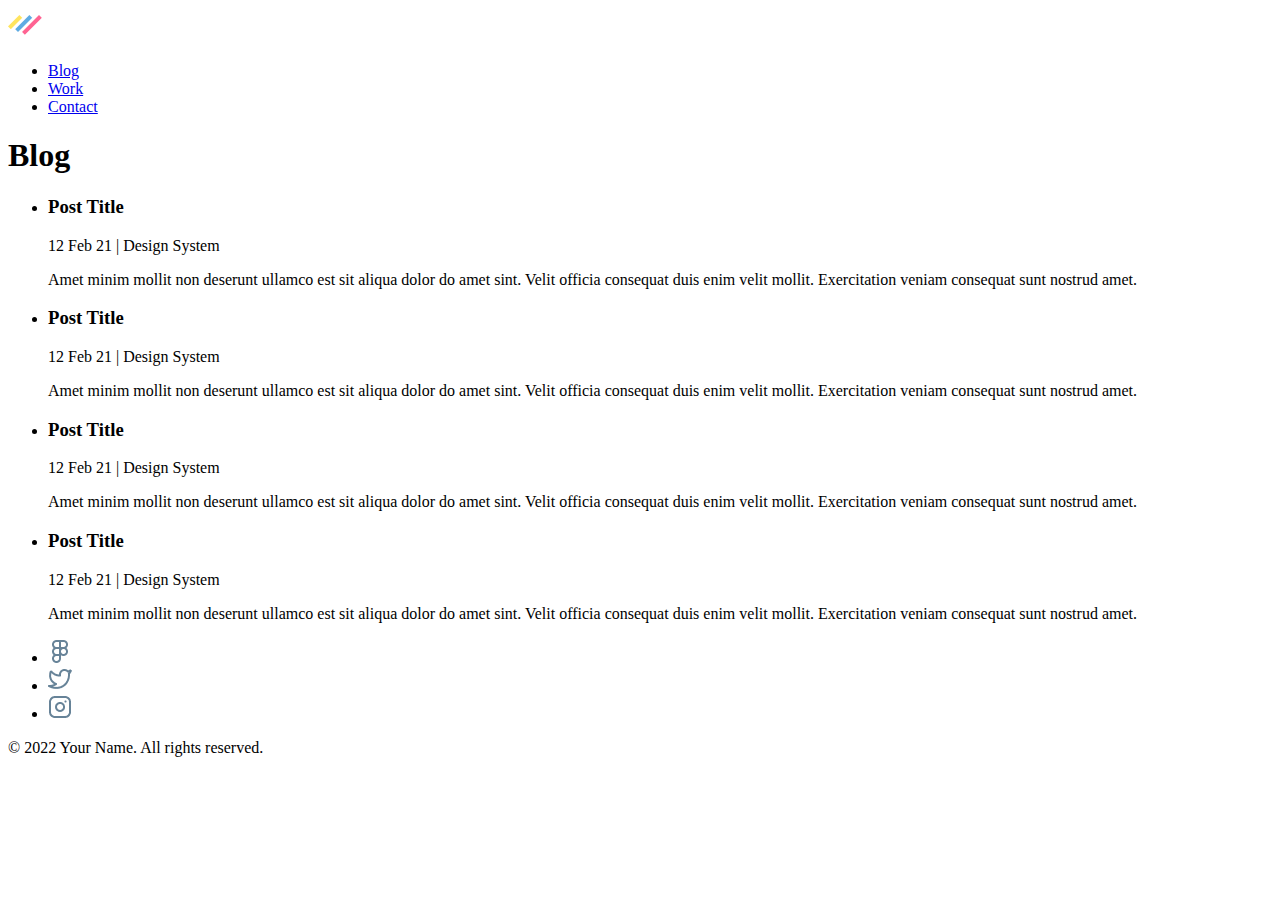
==== blog.html @ 07242270 "update" ====
<!DOCTYPE html>
<html lang="en">
  <head>
    <meta charset="UTF-8" />
    <meta http-equiv="X-UA-Compatible" content="IE=edge" />
    <meta name="viewport" content="width=device-width, initial-scale=1.0" />
    <title>Document</title>
  </head>

  <body>
    <!-- Header -->
    <header>
      <a href="./index.html">
        <img src="./images/logo/logo.png" alt="Site logo" />
      </a>
      <nan>
        <ul>
          <li>
            <a href="./blog.html">Blog</a>
          </li>
          <li>
            <a href="./work.html">Work</a>
          </li>
          <li>
            <a href="#">Contact</a>
          </li>
        </ul>
      </nan>
    </header>
    <!-- Main -->
    <main>
      <section>
        <h1>Blog</h1>
        <div>
          <ul>
          <li>
            <h3>Post Title</h3>
            <time datetime="2021-02-12">12 Feb 21</time>
            <span>&#124</span>
            <span>Design System</span>
            <p>
              Amet minim mollit non deserunt ullamco est sit aliqua dolor do
              amet sint. Velit officia consequat duis enim velit mollit.
              Exercitation veniam consequat sunt nostrud amet.
            </p>
          </li>
          <li>
            <h3>Post Title</h3>
            <time datetime="2021-02-12">12 Feb 21</time>
            <span>&#124</span>
            <span>Design System</span>
            <p>
              Amet minim mollit non deserunt ullamco est sit aliqua dolor do
              amet sint. Velit officia consequat duis enim velit mollit.
              Exercitation veniam consequat sunt nostrud amet.
            </p>
          </li>
        </ul>
        </div>
        <div>
          <ul>
          <li>
            <h3>Post Title</h3>
            <time datetime="2021-02-12">12 Feb 21</time>
            <span>&#124</span>
            <span>Design System</span>
            <p>
              Amet minim mollit non deserunt ullamco est sit aliqua dolor do
              amet sint. Velit officia consequat duis enim velit mollit.
              Exercitation veniam consequat sunt nostrud amet.
            </p>
          </li>
          <li>
            <h3>Post Title</h3>
            <time datetime="2021-02-12">12 Feb 21</time>
            <span>&#124</span>
            <span>Design System</span>
            <p>
              Amet minim mollit non deserunt ullamco est sit aliqua dolor do
              amet sint. Velit officia consequat duis enim velit mollit.
              Exercitation veniam consequat sunt nostrud amet.
            </p>
          </li>
        </ul>
        </div>
      </section>
    </main>
    <!-- Footer -->
    <footer>
      <ul>
        <li>
          <a href="http://figma.com" target="_blank" rel="noopener noreferrer">
            <img src="images/social-icon/figma.png" alt="icon figma">
          </a>
        </li>
        <li>
          <a href="http://twitter.com" target="_blank" rel="noopener noreferrer">
            <img src="images/social-icon/twitter.png" alt="icon twitter">
          </a>
        </li>
        <li>
          <a href="http://instagram.com" target="_blank" rel="noopener noreferrer">
            <img src="images/social-icon/instagram.png" alt="icon instagram">
          </a>
        </li>
      </ul>
      <p>&copy 2022 Your Name. All rights reserved.</p>
    </footer>
  </body>
</html>
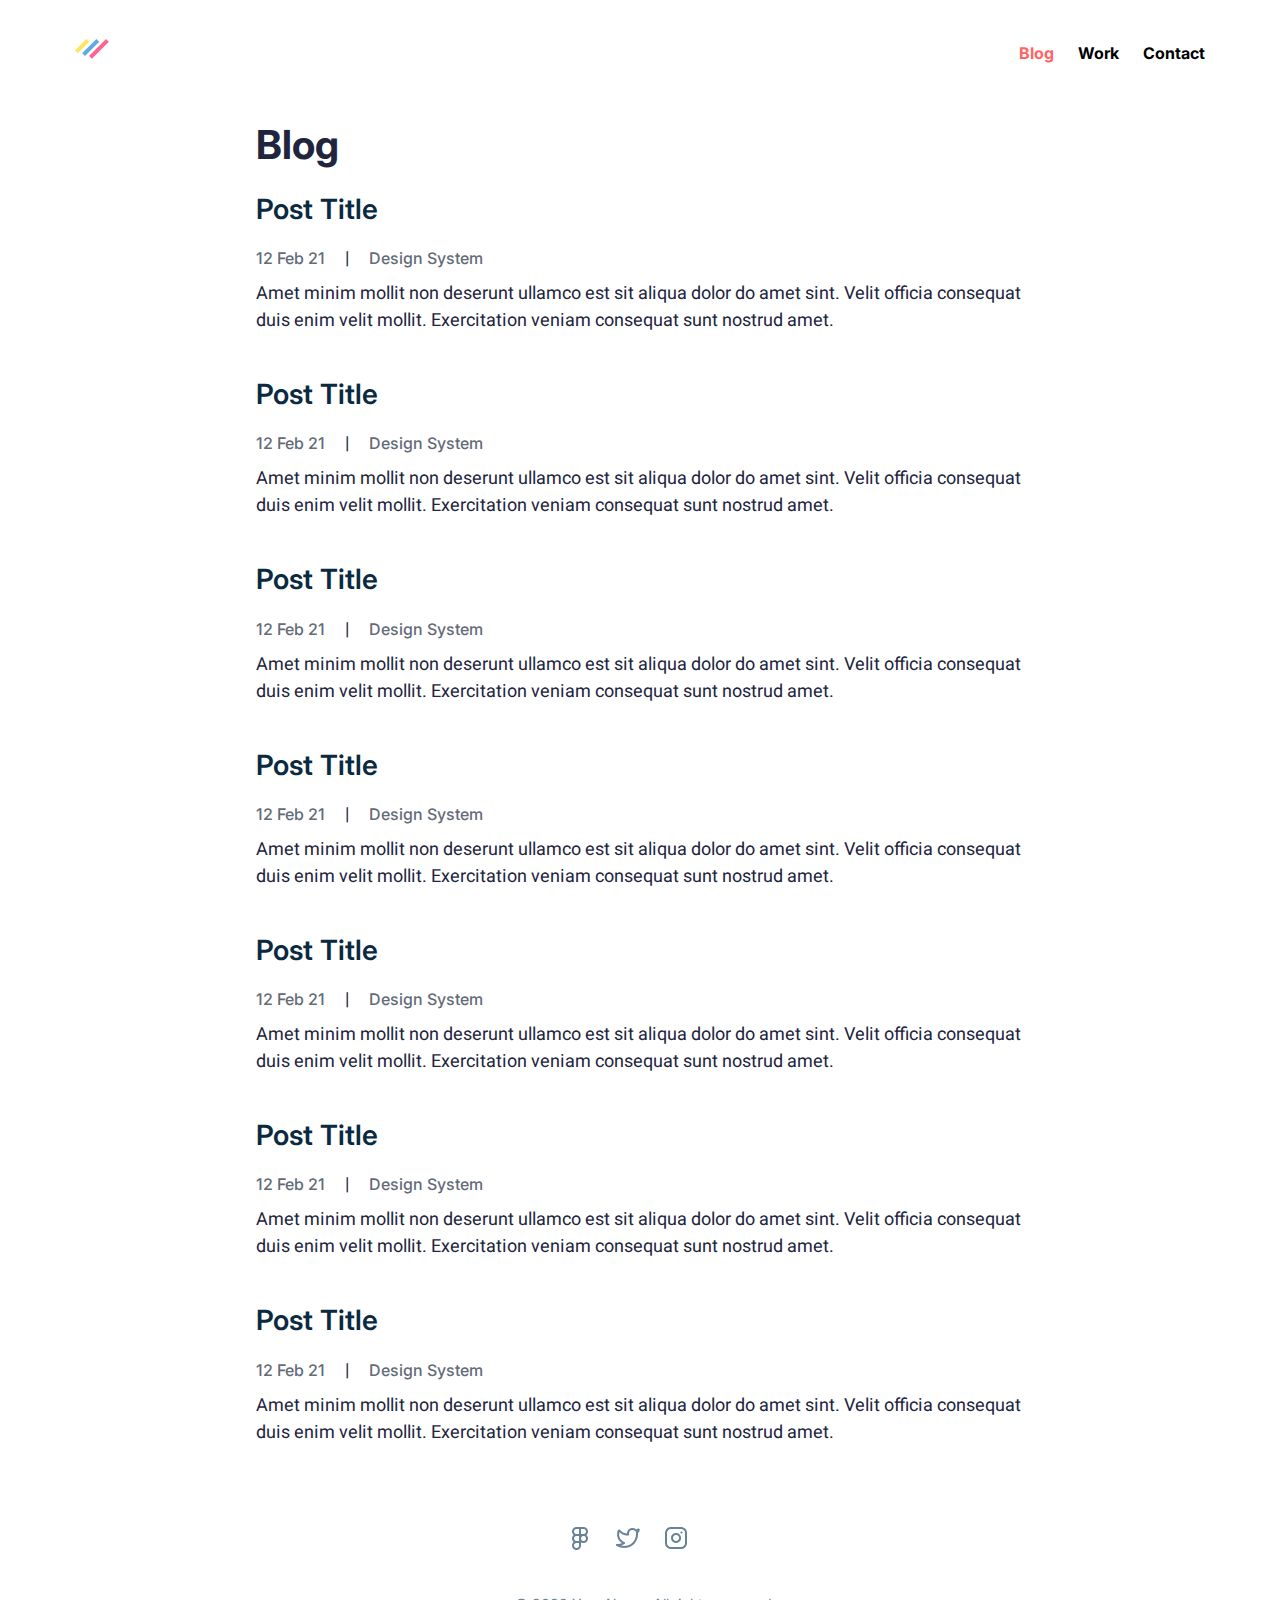
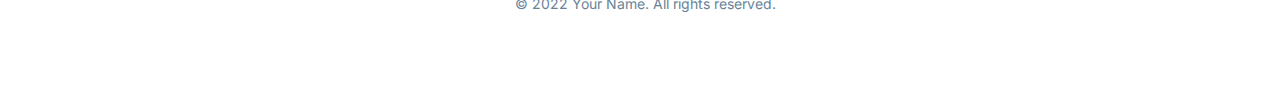
==== commit 5c843e00: "layout word and blog" ====
--- a/blog.html
+++ b/blog.html
@@ -1,110 +1,156 @@
 <!DOCTYPE html>
 <html lang="en">
-  <head>
-    <meta charset="UTF-8" />
-    <meta http-equiv="X-UA-Compatible" content="IE=edge" />
-    <meta name="viewport" content="width=device-width, initial-scale=1.0" />
-    <title>Document</title>
-  </head>
 
-  <body>
-    <!-- Header -->
-    <header>
-      <a href="./index.html">
-        <img src="./images/logo/logo.png" alt="Site logo" />
-      </a>
-      <nan>
-        <ul>
+<head>
+  <meta charset="UTF-8" />
+  <meta http-equiv="X-UA-Compatible" content="IE=edge" />
+  <meta name="viewport" content="width=device-width, initial-scale=1.0" />
+  <title>Document</title>
+  <link rel="preconnect" href="https://fonts.googleapis.com">
+  <link rel="preconnect" href="https://fonts.gstatic.com" crossorigin>
+  <link href="https://fonts.googleapis.com/css2?family=Heebo&family=Inter:wght@400;500;600;700&display=swap"
+    rel="stylesheet">
+  <link rel="stylesheet" href="./css/styles.css">
+</head>
+
+<body>
+  <!-- Header -->
+   <header class="header">
+    <div class="header-container">
+      <div class="header-left">
+        <a href="./index.html">
+          <img  class="logo" src="./images/logo/logo.png" alt="Site logo" />
+        </a>
+      </div>
+      <div class="header-right">
+        <nav class="menu">
+          <ul class="menu-list">
+            <li class="menu-item">
+              <a class="menu-link current" href="./blog.html">Blog</a>
+            </li>
+            <li class="menu-item" class="menu-item">
+              <a class="menu-link" href="./work.html">Work</a>
+            </li>
+            <li class="menu-item">
+              <a class="menu-link" href="#">Contact</a>
+            </li>
+          </ul>
+        </nav>
+      </div>
+    </div>
+  </header>
+  <!-- Main -->
+  <main>
+    <section>
+      <div class="blog-container">
+        <h1 class="blog-title">Blog</h1>
+        <div>
+          <ul>
+            <li>
+              <h3 class="post-title">Post Title</h3>
+              <time class="post-time" datetime="2021-02-12">12 Feb 21</time>
+              <span>&#124</span>
+              <span class="post-type">Design System</span>
+              <p class="post-content">
+                Amet minim mollit non deserunt ullamco est sit aliqua dolor do
+                amet sint. Velit officia consequat duis enim velit mollit.
+                Exercitation veniam consequat sunt nostrud amet.
+              </p>
+            </li>
+            <li>
+              <h3 class="post-title">Post Title</h3>
+              <time class="post-time" datetime="2021-02-12">12 Feb 21</time>
+              <span>&#124</span>
+              <span class="post-type">Design System</span>
+              <p class="post-content">
+                Amet minim mollit non deserunt ullamco est sit aliqua dolor do
+                amet sint. Velit officia consequat duis enim velit mollit.
+                Exercitation veniam consequat sunt nostrud amet.
+              </p>
+            </li>
+            <li>
+              <h3 class="post-title">Post Title</h3>
+              <time class="post-time" datetime="2021-02-12">12 Feb 21</time>
+              <span>&#124</span>
+              <span class="post-type">Design System</span>
+              <p class="post-content">
+                Amet minim mollit non deserunt ullamco est sit aliqua dolor do
+                amet sint. Velit officia consequat duis enim velit mollit.
+                Exercitation veniam consequat sunt nostrud amet.
+              </p>
+            </li>
+            <li>
+              <h3 class="post-title">Post Title</h3>
+              <time class="post-time" datetime="2021-02-12">12 Feb 21</time>
+              <span>&#124</span>
+              <span class="post-type">Design System</span>
+              <p class="post-content">
+                Amet minim mollit non deserunt ullamco est sit aliqua dolor do
+                amet sint. Velit officia consequat duis enim velit mollit.
+                Exercitation veniam consequat sunt nostrud amet.
+              </p>
+            </li><li>
+              <h3 class="post-title">Post Title</h3>
+              <time class="post-time" datetime="2021-02-12">12 Feb 21</time>
+              <span>&#124</span>
+              <span class="post-type">Design System</span>
+              <p class="post-content">
+                Amet minim mollit non deserunt ullamco est sit aliqua dolor do
+                amet sint. Velit officia consequat duis enim velit mollit.
+                Exercitation veniam consequat sunt nostrud amet.
+              </p>
+            </li><li>
+              <h3 class="post-title">Post Title</h3>
+              <time class="post-time" datetime="2021-02-12">12 Feb 21</time>
+              <span>&#124</span>
+              <span class="post-type">Design System</span>
+              <p class="post-content">
+                Amet minim mollit non deserunt ullamco est sit aliqua dolor do
+                amet sint. Velit officia consequat duis enim velit mollit.
+                Exercitation veniam consequat sunt nostrud amet.
+              </p>
+            </li>
+            <li>
+              <h3 class="post-title">Post Title</h3>
+              <time class="post-time" datetime="2021-02-12">12 Feb 21</time>
+              <span>&#124</span>
+              <span class="post-type">Design System</span>
+              <p class="post-content">
+                Amet minim mollit non deserunt ullamco est sit aliqua dolor do
+                amet sint. Velit officia consequat duis enim velit mollit.
+                Exercitation veniam consequat sunt nostrud amet.
+              </p>
+            </li>
+          </ul>
+        </div>
+      </div>
+    </section>
+  </main>
+  <!-- Footer -->
+ <footer class="footer">
+    <div class="container">
+      <div class="social">
+        <ul class="social-list">
           <li>
-            <a href="./blog.html">Blog</a>
+            <a class="social-link" href="http://figma.com" target="_blank" rel="noopener noreferrer">
+              <img src="images/social-icon/figma.png" alt="icon figma">
+            </a>
           </li>
           <li>
-            <a href="./work.html">Work</a>
+            <a class="social-link" href="http://twitter.com" target="_blank" rel="noopener noreferrer">
+              <img src="images/social-icon/twitter.png" alt="icon twitter">
+            </a>
           </li>
           <li>
-            <a href="#">Contact</a>
+            <a class="social-link" href="http://instagram.com" target="_blank" rel="noopener noreferrer">
+              <img src="images/social-icon/instagram.png" alt="icon instagram">
+            </a>
           </li>
         </ul>
-      </nan>
-    </header>
-    <!-- Main -->
-    <main>
-      <section>
-        <h1>Blog</h1>
-        <div>
-          <ul>
-          <li>
-            <h3>Post Title</h3>
-            <time datetime="2021-02-12">12 Feb 21</time>
-            <span>&#124</span>
-            <span>Design System</span>
-            <p>
-              Amet minim mollit non deserunt ullamco est sit aliqua dolor do
-              amet sint. Velit officia consequat duis enim velit mollit.
-              Exercitation veniam consequat sunt nostrud amet.
-            </p>
-          </li>
-          <li>
-            <h3>Post Title</h3>
-            <time datetime="2021-02-12">12 Feb 21</time>
-            <span>&#124</span>
-            <span>Design System</span>
-            <p>
-              Amet minim mollit non deserunt ullamco est sit aliqua dolor do
-              amet sint. Velit officia consequat duis enim velit mollit.
-              Exercitation veniam consequat sunt nostrud amet.
-            </p>
-          </li>
-        </ul>
-        </div>
-        <div>
-          <ul>
-          <li>
-            <h3>Post Title</h3>
-            <time datetime="2021-02-12">12 Feb 21</time>
-            <span>&#124</span>
-            <span>Design System</span>
-            <p>
-              Amet minim mollit non deserunt ullamco est sit aliqua dolor do
-              amet sint. Velit officia consequat duis enim velit mollit.
-              Exercitation veniam consequat sunt nostrud amet.
-            </p>
-          </li>
-          <li>
-            <h3>Post Title</h3>
-            <time datetime="2021-02-12">12 Feb 21</time>
-            <span>&#124</span>
-            <span>Design System</span>
-            <p>
-              Amet minim mollit non deserunt ullamco est sit aliqua dolor do
-              amet sint. Velit officia consequat duis enim velit mollit.
-              Exercitation veniam consequat sunt nostrud amet.
-            </p>
-          </li>
-        </ul>
-        </div>
-      </section>
-    </main>
-    <!-- Footer -->
-    <footer>
-      <ul>
-        <li>
-          <a href="http://figma.com" target="_blank" rel="noopener noreferrer">
-            <img src="images/social-icon/figma.png" alt="icon figma">
-          </a>
-        </li>
-        <li>
-          <a href="http://twitter.com" target="_blank" rel="noopener noreferrer">
-            <img src="images/social-icon/twitter.png" alt="icon twitter">
-          </a>
-        </li>
-        <li>
-          <a href="http://instagram.com" target="_blank" rel="noopener noreferrer">
-            <img src="images/social-icon/instagram.png" alt="icon instagram">
-          </a>
-        </li>
-      </ul>
-      <p>&copy 2022 Your Name. All rights reserved.</p>
-    </footer>
-  </body>
-</html>
+      </div>
+      <p class="copirait">&copy 2022 Your Name. All rights reserved.</p>
+    </div>
+  </footer>
+</body>
+
+</html>--- a/css/styles.css
+++ b/css/styles.css
@@ -0,0 +1,280 @@
+ul {
+  list-style: none;
+  padding: 0px;
+  margin: 0px;
+}
+
+a {
+  text-decoration: none;
+}
+body {
+  font-family: "Heebo";
+  font-size: 18px;
+  line-height: 1.5;
+
+  color: #21243d;
+}
+
+.container {
+  max-width: 900px;
+  padding: 0px 15px;
+  margin: 0px auto;
+}
+/* Header */
+.header-container {
+  display: flex;
+  justify-content: space-between;
+  align-items: center;
+  max-width: 1130px;
+  padding: 0px 15px;
+  margin: 0px auto;
+}
+
+.header-right {
+  display: flex;
+  justify-content: flex-end;
+}
+.menu-list {
+  display: flex;
+  padding-left: 0px;
+  margin: 0px;
+}
+
+.logo {
+  margin: 24px 0px;
+}
+
+.menu-link {
+  font-family: "Inter", sans-serif;
+  font-weight: 700;
+  font-size: 16px;
+  line-height: 1.8;
+
+  color: #000000;
+  padding-left: 24px;
+}
+
+.current {
+  color: #ff6464;
+}
+/* Hero */
+.hero {
+  display: flex;
+  justify-content: space-between;
+}
+
+.hero-title {
+  font-family: "Inter", sans-serif;
+  font-weight: 700;
+  font-size: 44px;
+  line-height: 1.2;
+  margin: 57px 0px 0px 0px;
+}
+
+.hero-text {
+  line-height: 1.5;
+  padding-right: 25px;
+  margin: 24px 0px;
+}
+
+.hero-img {
+  padding: 32px 38px;
+  margin: 40px 0px 40px 24px;
+}
+
+.hero-btn {
+  font-family: "Inter";
+  font-size: 18px;
+  font-weight: 600;
+  line-height: 2.2;
+  cursor: pointer;
+
+  color: #ffffff;
+  background-color: #ff6464;
+  border-radius: 4px;
+  padding: 3px 28px;
+}
+/* Posts */
+.posts {
+  background: #edf7fa;
+}
+
+.posts-title {
+  font-family: "Inter";
+  font-weight: 600;
+  font-size: 24px;
+  line-height: 1.6px;
+  color: #000000;
+}
+
+.posts-header {
+  display: flex;
+  justify-content: space-between;
+  align-items: center;
+  padding-top: 40px;
+}
+
+.post-link {
+  font-family: "Inter";
+  font-weight: 600;
+  font-size: 18px;
+  line-height: 2.2;
+  color: #00a8cc;
+}
+
+.posts-list {
+  display: flex;
+  justify-content: space-around;
+  padding: 0px;
+}
+
+.post {
+  background: #ffffff;
+  border: 2px solid #ffffff;
+  border-radius: 8px;
+
+  margin: 32px 24px 72px 0px;
+}
+
+.modifier {
+  margin-right: 0px;
+}
+
+.post-title {
+  font-family: "Inter";
+  font-weight: 600;
+  font-size: 28px;
+  line-height: 1.5%;
+
+  color: #0a2a42;
+  padding: 16px 16px 8px 16px;
+}
+.post-time,
+.post-type {
+  font-family: "Inter";
+  font-weight: 500;
+  font-size: 16px;
+  line-height: 1.5;
+
+  color: #636b78;
+  padding: 8px 16px;
+}
+
+.post-content {
+  padding: 8px 16px 16px 16px;
+  margin: 0px;
+}
+
+/* Work */
+.works-header {
+  display: flex;
+  justify-content: space-between;
+  align-items: center;
+}
+
+.works-title {
+  font-family: "Inter";
+  font-weight: 600;
+  font-size: 24px;
+  line-height: 1.6px;
+  color: #000000;
+}
+
+.works-link {
+  font-family: "Inter";
+  font-weight: 600;
+  font-size: 18px;
+  line-height: 2.2;
+  color: #00a8cc;
+}
+
+.works-list {
+  padding: 0px;
+}
+
+.work-item {
+  display: flex;
+  box-shadow: 0px 2px 0px rgba(0, 0, 0, 0.08);
+}
+.work-card {
+  margin: 16px 0px 16px 24px;
+}
+
+.card-img {
+  padding-top: 33px;
+}
+
+.card-title {
+  font-family: "Inter";
+  font-weight: 600;
+  font-size: 28px;
+  color: #0a2a42;
+  padding: 16px 8px 8px 8px;
+  margin: 0px;
+}
+.card-date {
+  font-family: "Inter";
+  font-weight: 500;
+  font-size: 16px;
+  color: #ffffff;
+  background-color: #2a326f;
+  border-radius: 8px;
+  padding: 4px 16px;
+  margin: 8px 0px 8px 8px;
+}
+.card-type {
+  font-family: "Inter";
+  font-weight: 500;
+  font-size: 16px;
+  color: #8695a4;
+  margin-left: 24px;
+}
+.card-content {
+  padding: 16px 0px 16px 8px;
+  text-align: justify;
+}
+
+/* Footer */
+.social {
+  display: flex;
+  justify-content: center;
+  align-items: center;
+  margin-top: 64px;
+}
+
+.social-list {
+  display: flex;
+}
+
+.social-link {
+  margin-right: 24px;
+}
+
+.copirait {
+  font-family: "Inter";
+  font-size: 14px;
+  line-height: 1.2;
+  text-align: center;
+
+  color: #678398;
+
+  padding-top: 24px;
+  padding-bottom: 75px;
+  margin-left: 10px;
+}
+
+/* LINK WORK */
+.work-title,
+.blog-title {
+  font-family: "Inter";
+  font-weight: 700;
+  font-size: 40px;
+  line-height: 1;
+  padding-left: 16px;
+}
+/* Blog */
+.blog-container {
+  max-width: 800px;
+  padding: 0px 15px;
+  margin: 0 auto;
+}
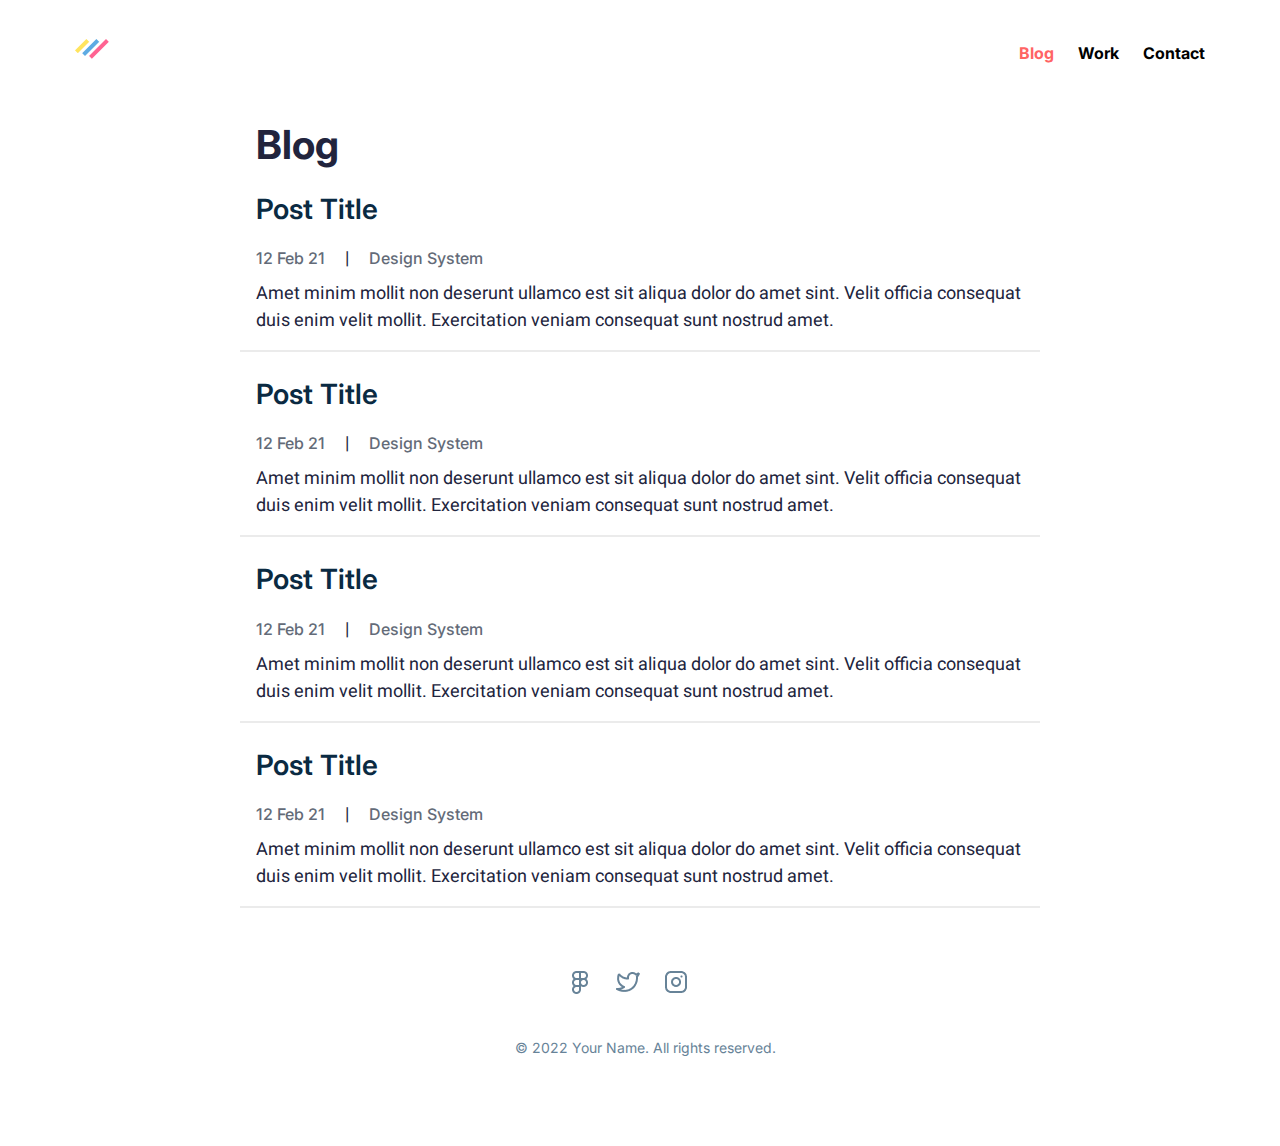
==== commit bbef472d: "shadow blog" ====
--- a/blog.html
+++ b/blog.html
@@ -46,7 +46,7 @@
         <h1 class="blog-title">Blog</h1>
         <div>
           <ul>
-            <li>
+            <li class="post-list">
               <h3 class="post-title">Post Title</h3>
               <time class="post-time" datetime="2021-02-12">12 Feb 21</time>
               <span>&#124</span>
@@ -57,7 +57,7 @@
                 Exercitation veniam consequat sunt nostrud amet.
               </p>
             </li>
-            <li>
+            <li class="post-list">
               <h3 class="post-title">Post Title</h3>
               <time class="post-time" datetime="2021-02-12">12 Feb 21</time>
               <span>&#124</span>
@@ -68,7 +68,7 @@
                 Exercitation veniam consequat sunt nostrud amet.
               </p>
             </li>
-            <li>
+            <li class="post-list">
               <h3 class="post-title">Post Title</h3>
               <time class="post-time" datetime="2021-02-12">12 Feb 21</time>
               <span>&#124</span>
@@ -79,38 +79,7 @@
                 Exercitation veniam consequat sunt nostrud amet.
               </p>
             </li>
-            <li>
-              <h3 class="post-title">Post Title</h3>
-              <time class="post-time" datetime="2021-02-12">12 Feb 21</time>
-              <span>&#124</span>
-              <span class="post-type">Design System</span>
-              <p class="post-content">
-                Amet minim mollit non deserunt ullamco est sit aliqua dolor do
-                amet sint. Velit officia consequat duis enim velit mollit.
-                Exercitation veniam consequat sunt nostrud amet.
-              </p>
-            </li><li>
-              <h3 class="post-title">Post Title</h3>
-              <time class="post-time" datetime="2021-02-12">12 Feb 21</time>
-              <span>&#124</span>
-              <span class="post-type">Design System</span>
-              <p class="post-content">
-                Amet minim mollit non deserunt ullamco est sit aliqua dolor do
-                amet sint. Velit officia consequat duis enim velit mollit.
-                Exercitation veniam consequat sunt nostrud amet.
-              </p>
-            </li><li>
-              <h3 class="post-title">Post Title</h3>
-              <time class="post-time" datetime="2021-02-12">12 Feb 21</time>
-              <span>&#124</span>
-              <span class="post-type">Design System</span>
-              <p class="post-content">
-                Amet minim mollit non deserunt ullamco est sit aliqua dolor do
-                amet sint. Velit officia consequat duis enim velit mollit.
-                Exercitation veniam consequat sunt nostrud amet.
-              </p>
-            </li>
-            <li>
+            <li class="post-list">
               <h3 class="post-title">Post Title</h3>
               <time class="post-time" datetime="2021-02-12">12 Feb 21</time>
               <span>&#124</span>
--- a/css/styles.css
+++ b/css/styles.css
@@ -278,3 +278,7 @@
   padding: 0px 15px;
   margin: 0 auto;
 }
+
+.post-list {
+  box-shadow: 0px 2px 0px rgba(0, 0, 0, 0.08);
+}
